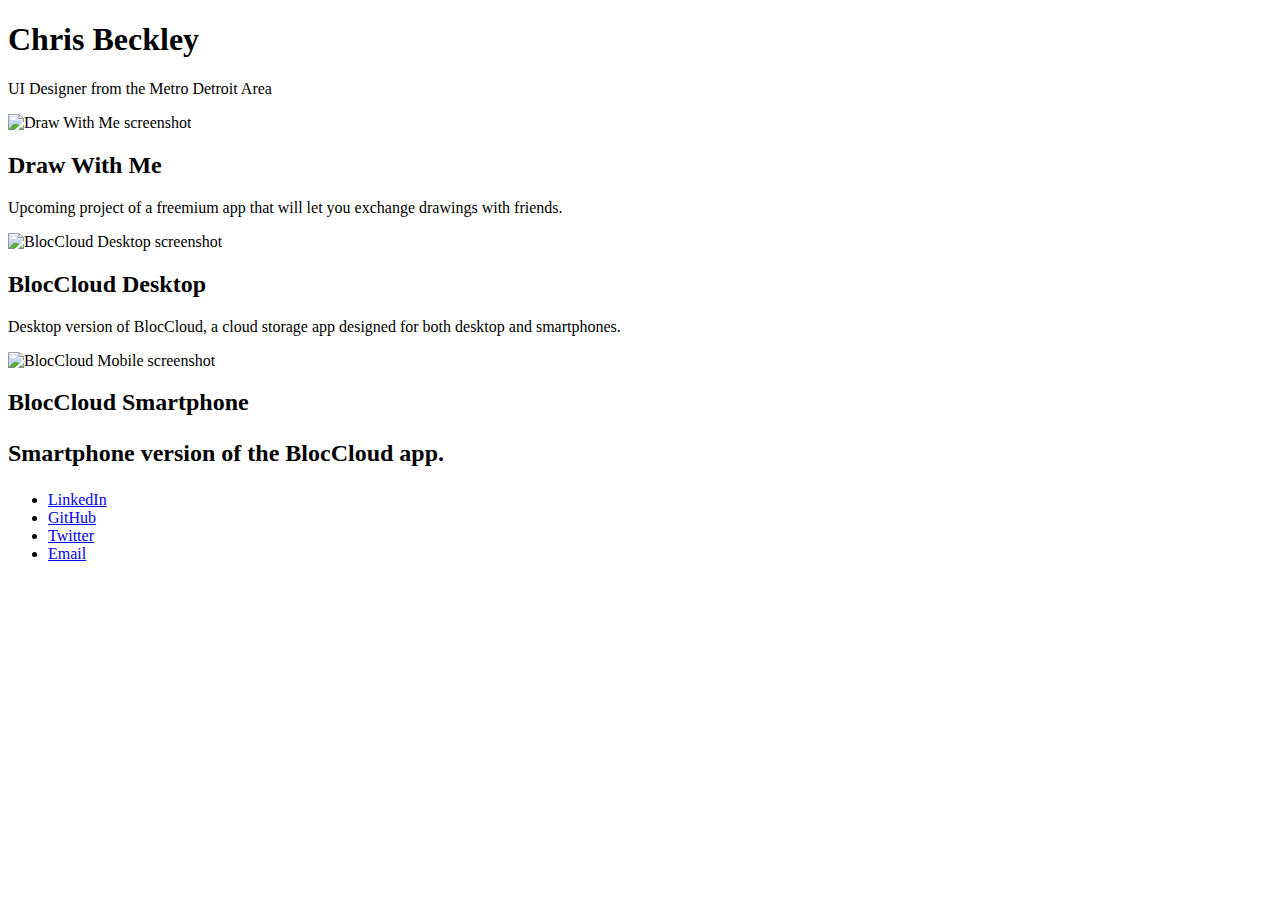
==== index.html @ c0c73d59 "added html for portfolio" ====
<!DOCTYPE html>
<html>
<head>
  <title>Portfolio | Chris Beckley</title>
  </head>
  <body>
    <header>
      <h1>Chris Beckley</h1>
      <p class="slogan"> UI Designer from the Metro Detroit Area</p>
      </header>
      <main>
        <div class="project featured-project">
          <img src="images/iPhone 8 Plus 5.png" alt="Draw With Me screenshot"/>
          <h2>Draw With Me</h2>
          <p>Upcoming project of a freemium app that will let you exchange drawings with friends.</p>
          </div>
          <div class="project">
            <img src="images/Desktop (4).png" alt="BlocCloud Desktop screenshot"/>
            <h2>BlocCloud Desktop</h2>
            <p>Desktop version of BlocCloud, a cloud storage app designed for both desktop and smartphones.<p>
              </div>
          <div class="project">
            <img src="images/iPhone 8.9.png"  alt="BlocCloud Mobile screenshot"/>
            <h2>BlocCloud Smartphone<h2>
              <p>Smartphone version of the BlocCloud app.</p>
              </div>
              </main>
              <footer>
      <ul>
        <li> <a href="https://www.linkedin.com/in/chris-beckley-784180170/">LinkedIn</a> </li>
        <li> <a href="https://github.com/chris-beckley">GitHub</a> </li>
        <li> <a href="https://twitter.com/woober1">Twitter</a> </li>
        <li> <a href="mailto:chrisbeckley001@gmail.com">Email</a> </li>
      </ul>
    </footer>

    </body>
    </html>
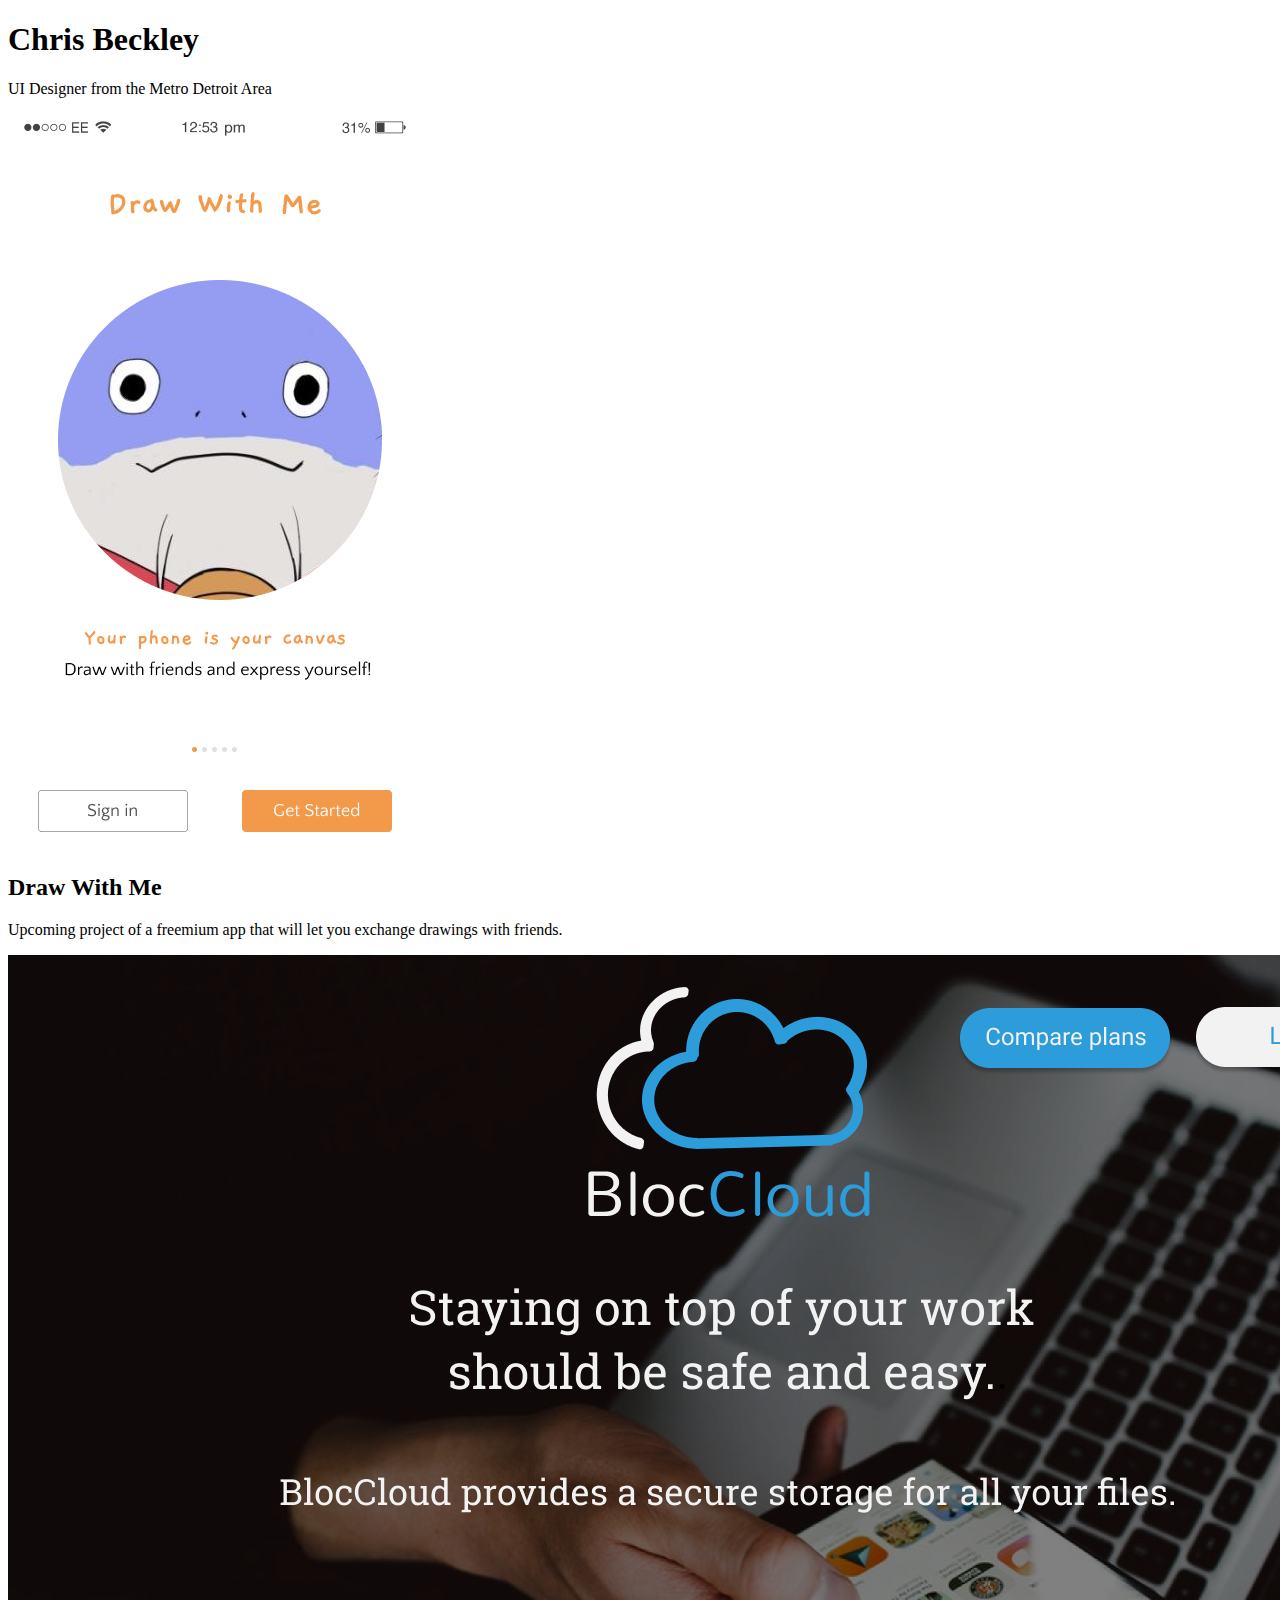
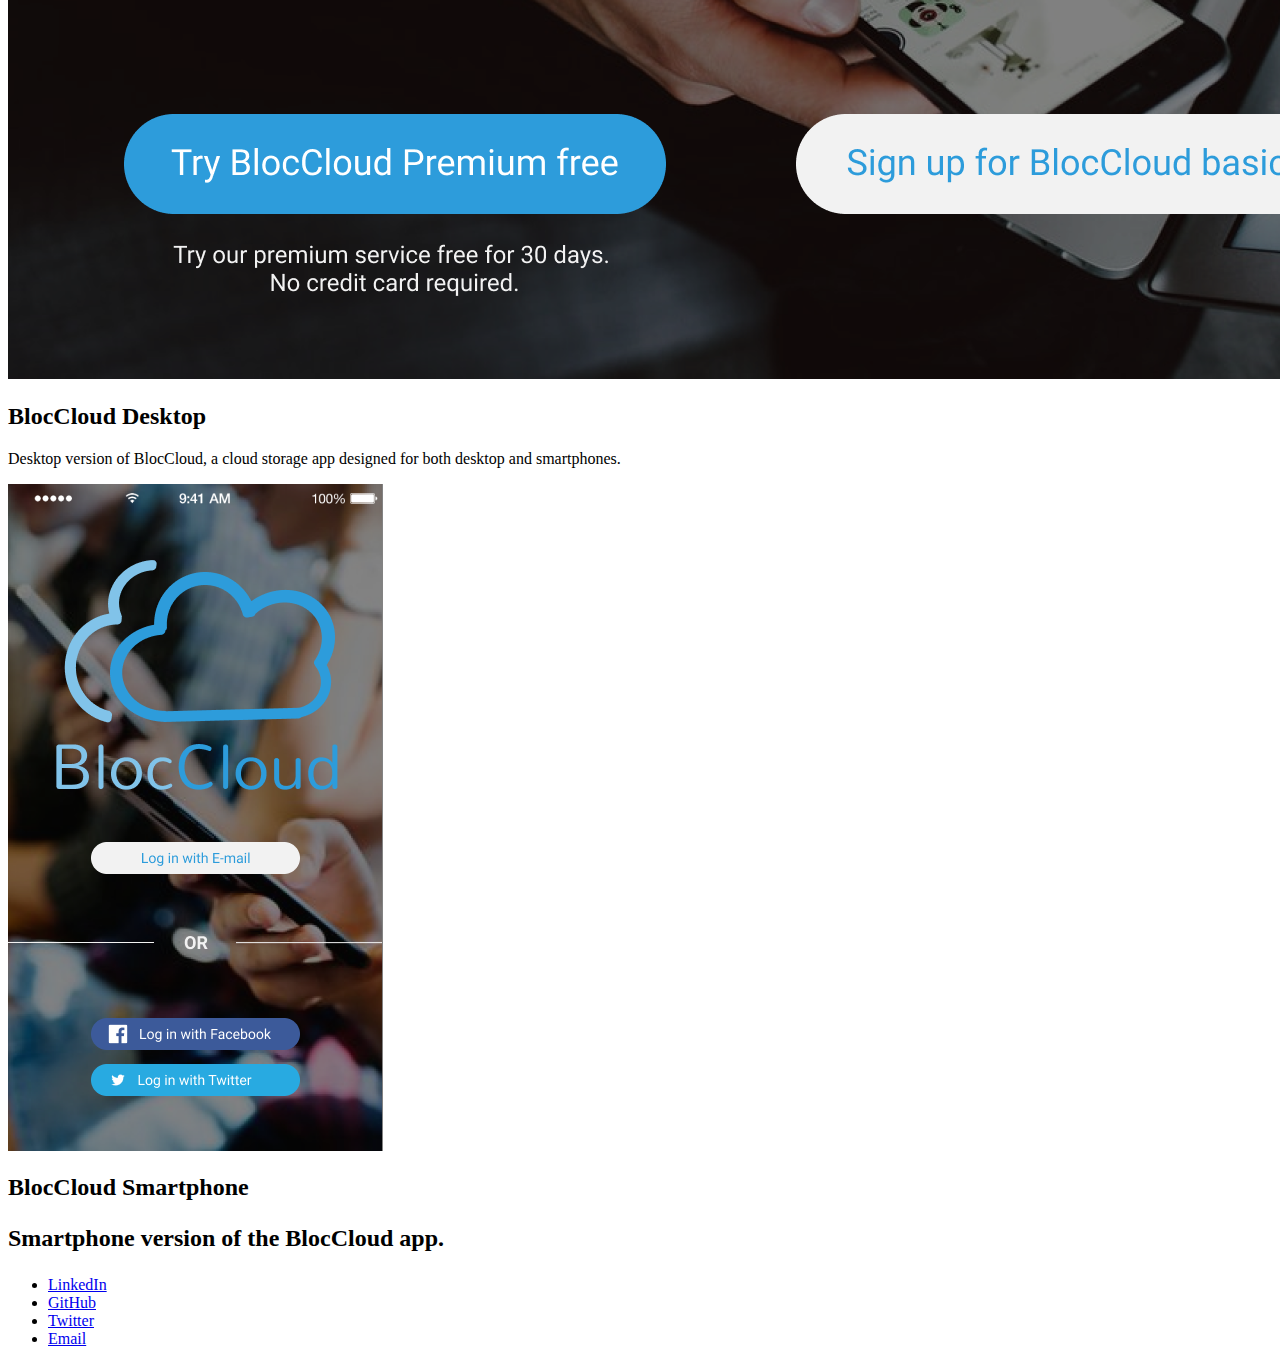
==== commit 591a30f5: "Added MDL Frontend Library" ====
--- a/index.html
+++ b/index.html
@@ -2,6 +2,10 @@
 <html>
 <head>
   <title>Portfolio | Chris Beckley</title>
+  <!-- Material Design Lite -->
+  <link rel="stylesheet" href="https://code.getmdl.io/1.3.0/material.grey-lime.min.css">
+   <script defer src="https://code.getmdl.io/1.3.0/material.min.js"></script>
+ </head>
   </head>
   <body>
     <header>
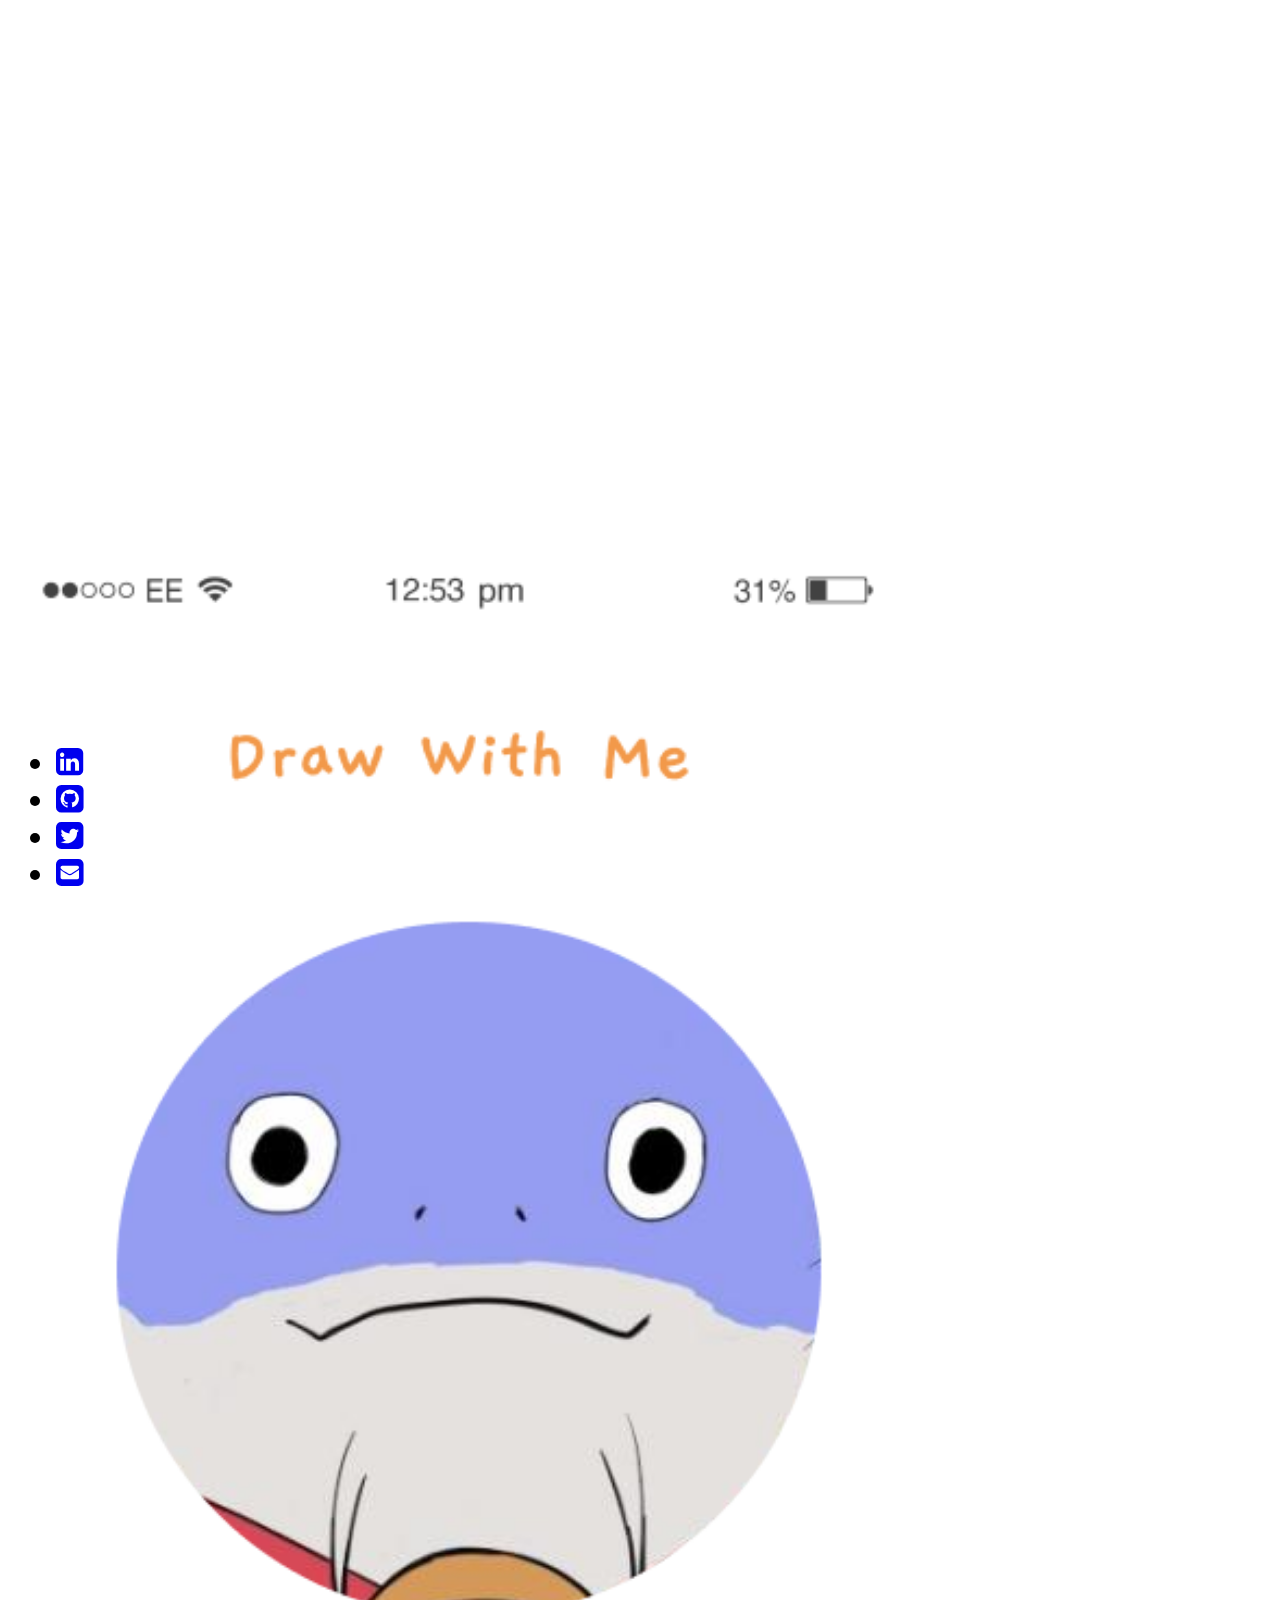
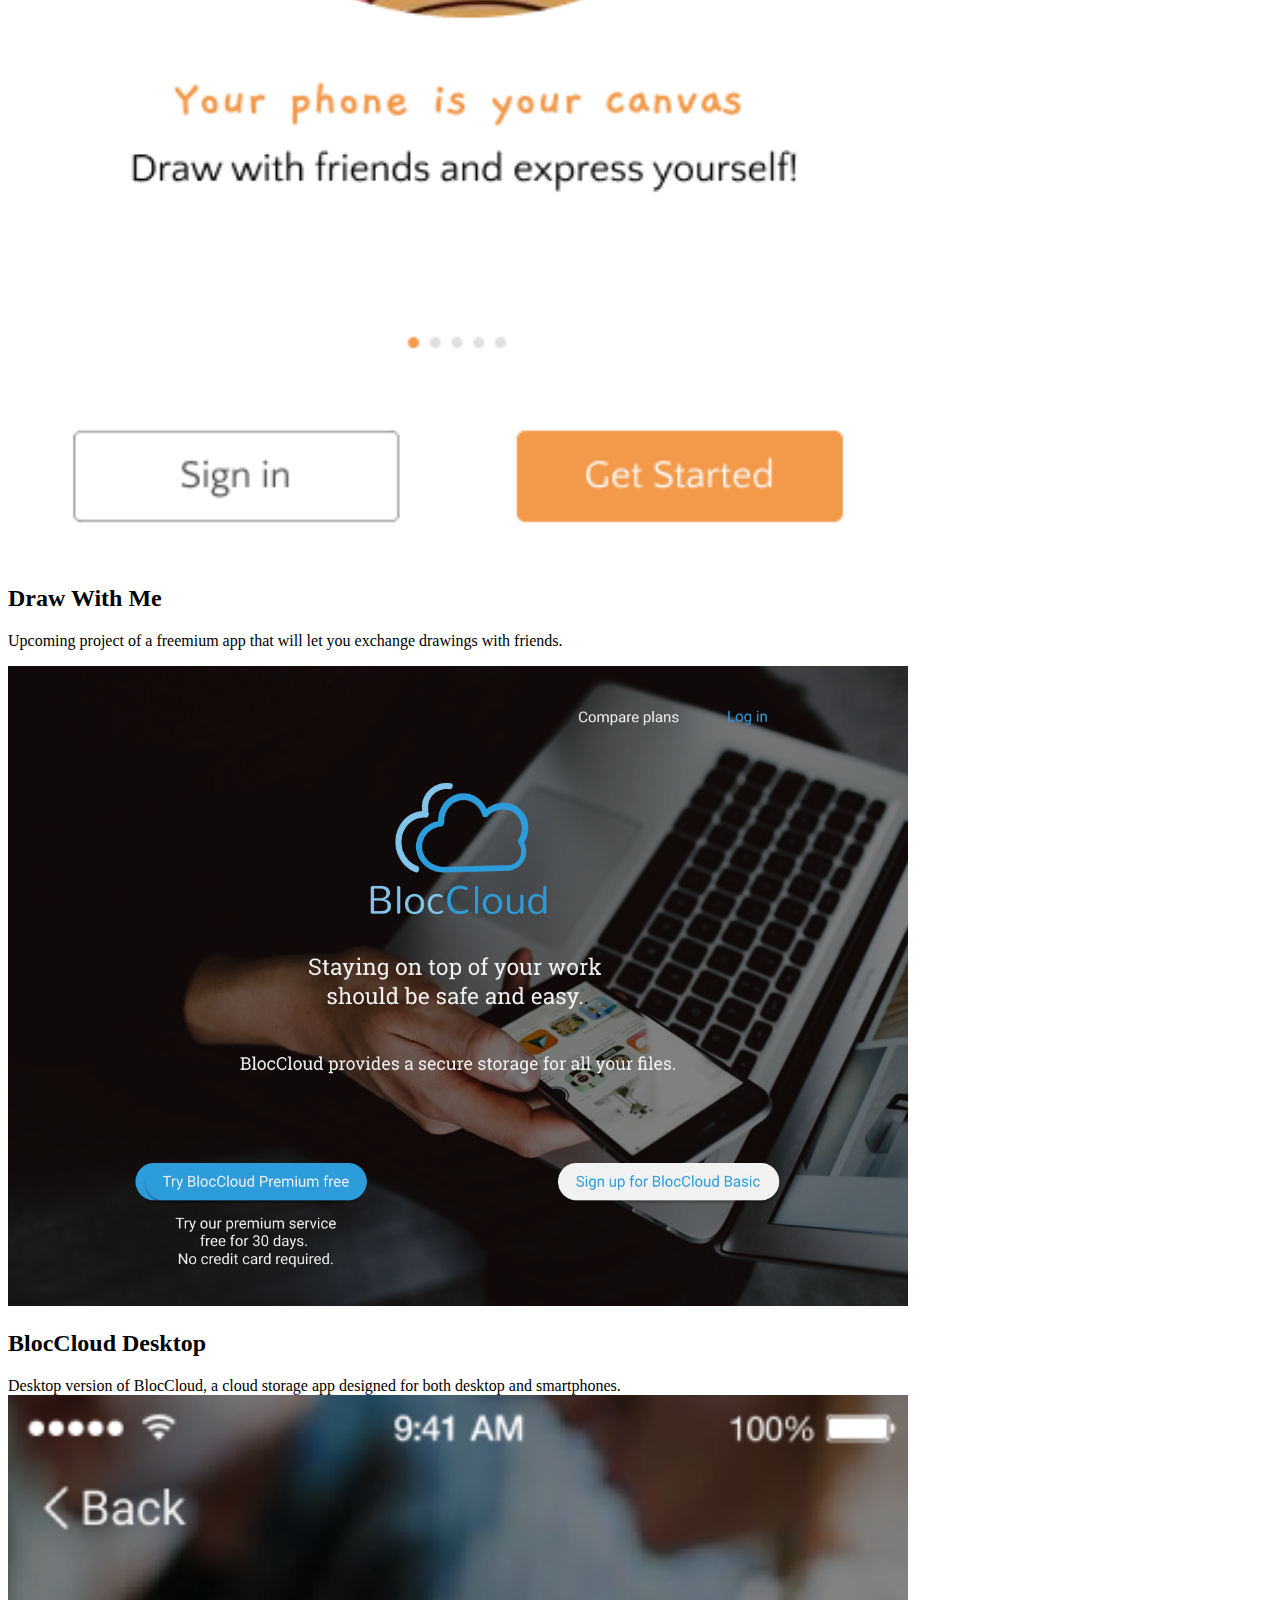
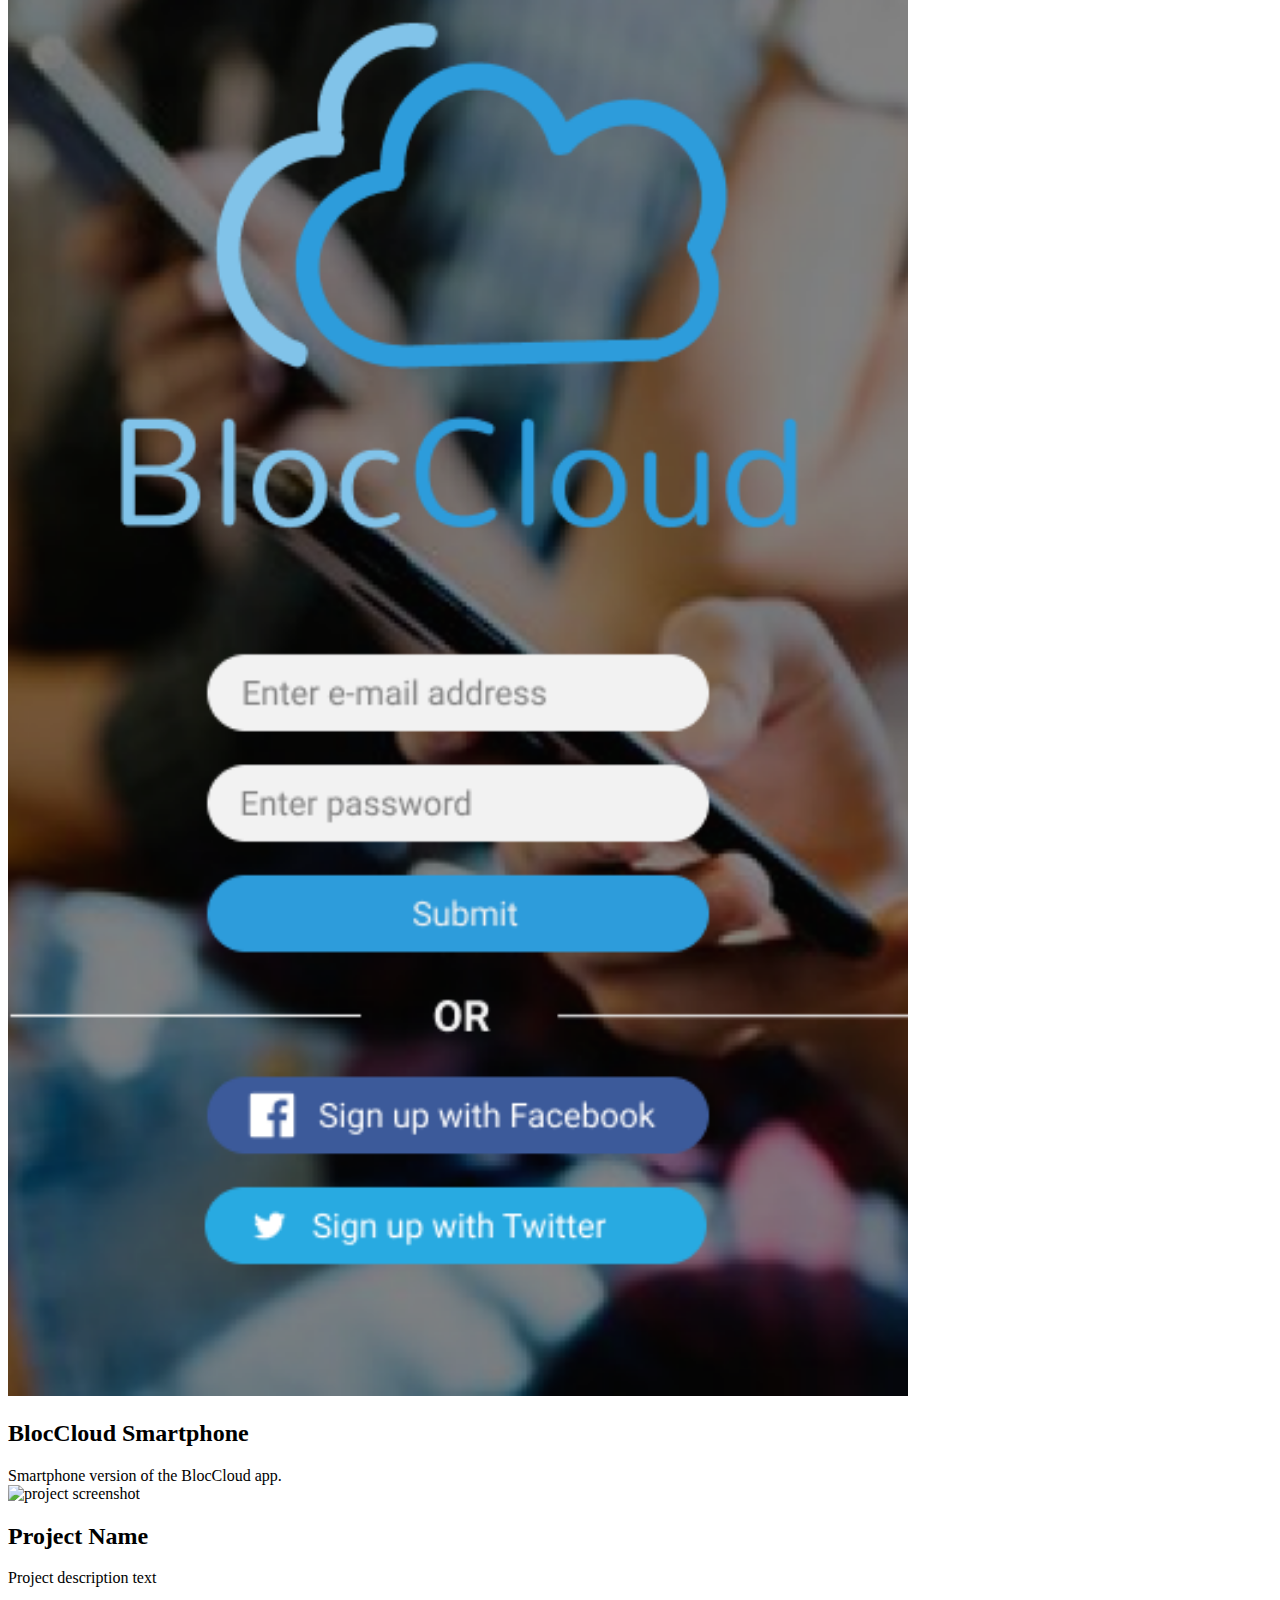
==== commit bf8c3aa3: "fixed images, added css and updated html with mdl" ====
--- a/index.html
+++ b/index.html
@@ -2,39 +2,80 @@
 <html>
 <head>
   <title>Portfolio | Chris Beckley</title>
+  <meta name="viewport" content="width=device-width, initial-scale=1">
   <!-- Material Design Lite -->
   <link rel="stylesheet" href="https://code.getmdl.io/1.3.0/material.grey-lime.min.css">
    <script defer src="https://code.getmdl.io/1.3.0/material.min.js"></script>
- </head>
+   <!-- Font Awesome -->
+ <link href="https://maxcdn.bootstrapcdn.com/font-awesome/4.7.0/css/font-awesome.min.css" rel="stylesheet">
+<!-- Custom Styles -->
+ <link rel="stylesheet" href="styles/main.css">
+</head>
+   <!-- Custom Styles -->
+     <link rel="stylesheet" href="styles/main.css">
   </head>
   <body>
-    <header>
+    <header class="mdl-layout__header mdl-layout__header--transparent">
       <h1>Chris Beckley</h1>
       <p class="slogan"> UI Designer from the Metro Detroit Area</p>
       </header>
-      <main>
-        <div class="project featured-project">
+    <main class="mdl-layout__content mdl-grid">
+      <div class="project featured-project mdl-grid mdl-cell mdl-cell--12-col mdl-cell--4-col-tablet mdl-card mdl-shadow--4dp">
+      <div class="mdl-cell mdl-cell--5-col mdl-cell--12-col-tablet">
           <img src="images/iPhone 8 Plus 5.png" alt="Draw With Me screenshot"/>
+        </div>
+        <div class="mdl-cell mdl-cell--7-col">
           <h2>Draw With Me</h2>
-          <p>Upcoming project of a freemium app that will let you exchange drawings with friends.</p>
+          <p class="project-description mdl-card__supporting-text">Upcoming project of a freemium app that will let you exchange drawings with friends.</p>
+        </div>
           </div>
-          <div class="project">
-            <img src="images/Desktop (4).png" alt="BlocCloud Desktop screenshot"/>
-            <h2>BlocCloud Desktop</h2>
-            <p>Desktop version of BlocCloud, a cloud storage app designed for both desktop and smartphones.<p>
-              </div>
-          <div class="project">
-            <img src="images/iPhone 8.9.png"  alt="BlocCloud Mobile screenshot"/>
-            <h2>BlocCloud Smartphone<h2>
-              <p>Smartphone version of the BlocCloud app.</p>
-              </div>
+         <div class="project mdl-cell mdl-card mdl-shadow--4dp">
+           <div>
+            <img src="images/Desktop (10).png" alt="BlocCloud Desktop screenshot"/>
+          </div>
+            <div class="mdl-card__title">
+            <h2 class="mdl-card__title-text">BlocCloud Desktop</h2>
+          </div>
+            <div class="mdl-card__supporting-text">Desktop version of BlocCloud, a cloud storage app designed for both desktop and smartphones.</div>
+          </div>
+           <div class="project mdl-cell mdl-card mdl-shadow--4dp">
+             <div>
+            <img src="images/iPhone 8.24 (2).png"  alt="BlocCloud Smartphone screenshot"/>
+          </div>
+            <div class="mdl-card__title">
+            <h2 class="mdl-card__title-text">BlocCloud Smartphone<h2>
+            </div>
+              <div class="mdl-card__supporting-text">Smartphone version of the BlocCloud app.</div>
+            </div>
+              <div class="project mdl-cell mdl-card mdl-shadow--4dp">
+        <div>
+          <img src="http://lorempixel.com/350/260/abstract/placeholder-4" alt="project screenshot"/>
+        </div>
+        <div class="mdl-card__title">
+          <h2 class="mdl-card__title-text">Project Name</h2>
+        </div>
+        <div class="mdl-card__supporting-text">Project description text</div>
+      </div>
               </main>
-              <footer>
-      <ul>
-        <li> <a href="https://www.linkedin.com/in/chris-beckley-784180170/">LinkedIn</a> </li>
-        <li> <a href="https://github.com/chris-beckley">GitHub</a> </li>
-        <li> <a href="https://twitter.com/woober1">Twitter</a> </li>
-        <li> <a href="mailto:chrisbeckley001@gmail.com">Email</a> </li>
+              <footer class="mdl-mini-footer">
+      <ul class="mdl-mini-footer__link-list">
+        <li>
+           <a href="https://www.linkedin.com/in/chris-beckley-784180170/">
+             <i class="fa fa-linkedin-square" aria-hidden="true"></i>
+           </a>
+         </li>
+        <li> <a href="https://github.com/chris-beckley">
+          <i class="fa fa-github-square" aria-hidden="true"></i>
+        </a>
+      </li>
+        <li> <a href="https://twitter.com/woober1">
+          <i class="fa fa-twitter-square" aria-hidden="true"></i>
+        </a>
+      </li>
+        <li> <a href="mailto:chrisbeckley001@gmail.com">
+           <i class="fa fa-envelope-square" aria-hidden="true"></i>
+        </a>
+      </li>
       </ul>
     </footer>
 
--- a/styles/main.css
+++ b/styles/main.css
@@ -0,0 +1,53 @@
+header {
+   background: url(../images/hero-image.jpg) center / cover;
+   height: 60vh;
+   justify-content: center;
+   text-align: center;
+ }
+
+ body {
+  padding-bottom: 5rem;
+}
+
+ h1 {
+   color: hsla(0, 0%, 100%, 0.9);
+   font-weight: bold;
+ }
+
+ .slogan {
+   color: hsla(0, 0%, 100%, 0.7);
+   font-weight: lighter;
+   font-size: 1.6rem;
+ }
+
+
+ main {
+   max-width: 900px;
+ }
+
+ .project-description {
+   padding-left: 0;
+ }
+
+ .project img {
+   width: 100%;
+ }
+
+  footer.mdl-mini-footer {
+    bottom: 0;
+    padding: 0.5rem;
+    position: fixed;
+    width: 100%;
+    z-index: 1;
+  }
+
+  footer.mdl-mini-footer > ul {
+  margin: auto;
+  font-size: 2rem;
+}
+
+@media screen and (max-width: 1024px) {
+  header.mdl-layout__header {
+    display: flex;
+  }
+}
--- a/styles/main.css
+++ b/styles/main.css
@@ -0,0 +1,53 @@
+header {
+   background: url(../images/hero-image.jpg) center / cover;
+   height: 60vh;
+   justify-content: center;
+   text-align: center;
+ }
+
+ body {
+  padding-bottom: 5rem;
+}
+
+ h1 {
+   color: hsla(0, 0%, 100%, 0.9);
+   font-weight: bold;
+ }
+
+ .slogan {
+   color: hsla(0, 0%, 100%, 0.7);
+   font-weight: lighter;
+   font-size: 1.6rem;
+ }
+
+
+ main {
+   max-width: 900px;
+ }
+
+ .project-description {
+   padding-left: 0;
+ }
+
+ .project img {
+   width: 100%;
+ }
+
+  footer.mdl-mini-footer {
+    bottom: 0;
+    padding: 0.5rem;
+    position: fixed;
+    width: 100%;
+    z-index: 1;
+  }
+
+  footer.mdl-mini-footer > ul {
+  margin: auto;
+  font-size: 2rem;
+}
+
+@media screen and (max-width: 1024px) {
+  header.mdl-layout__header {
+    display: flex;
+  }
+}
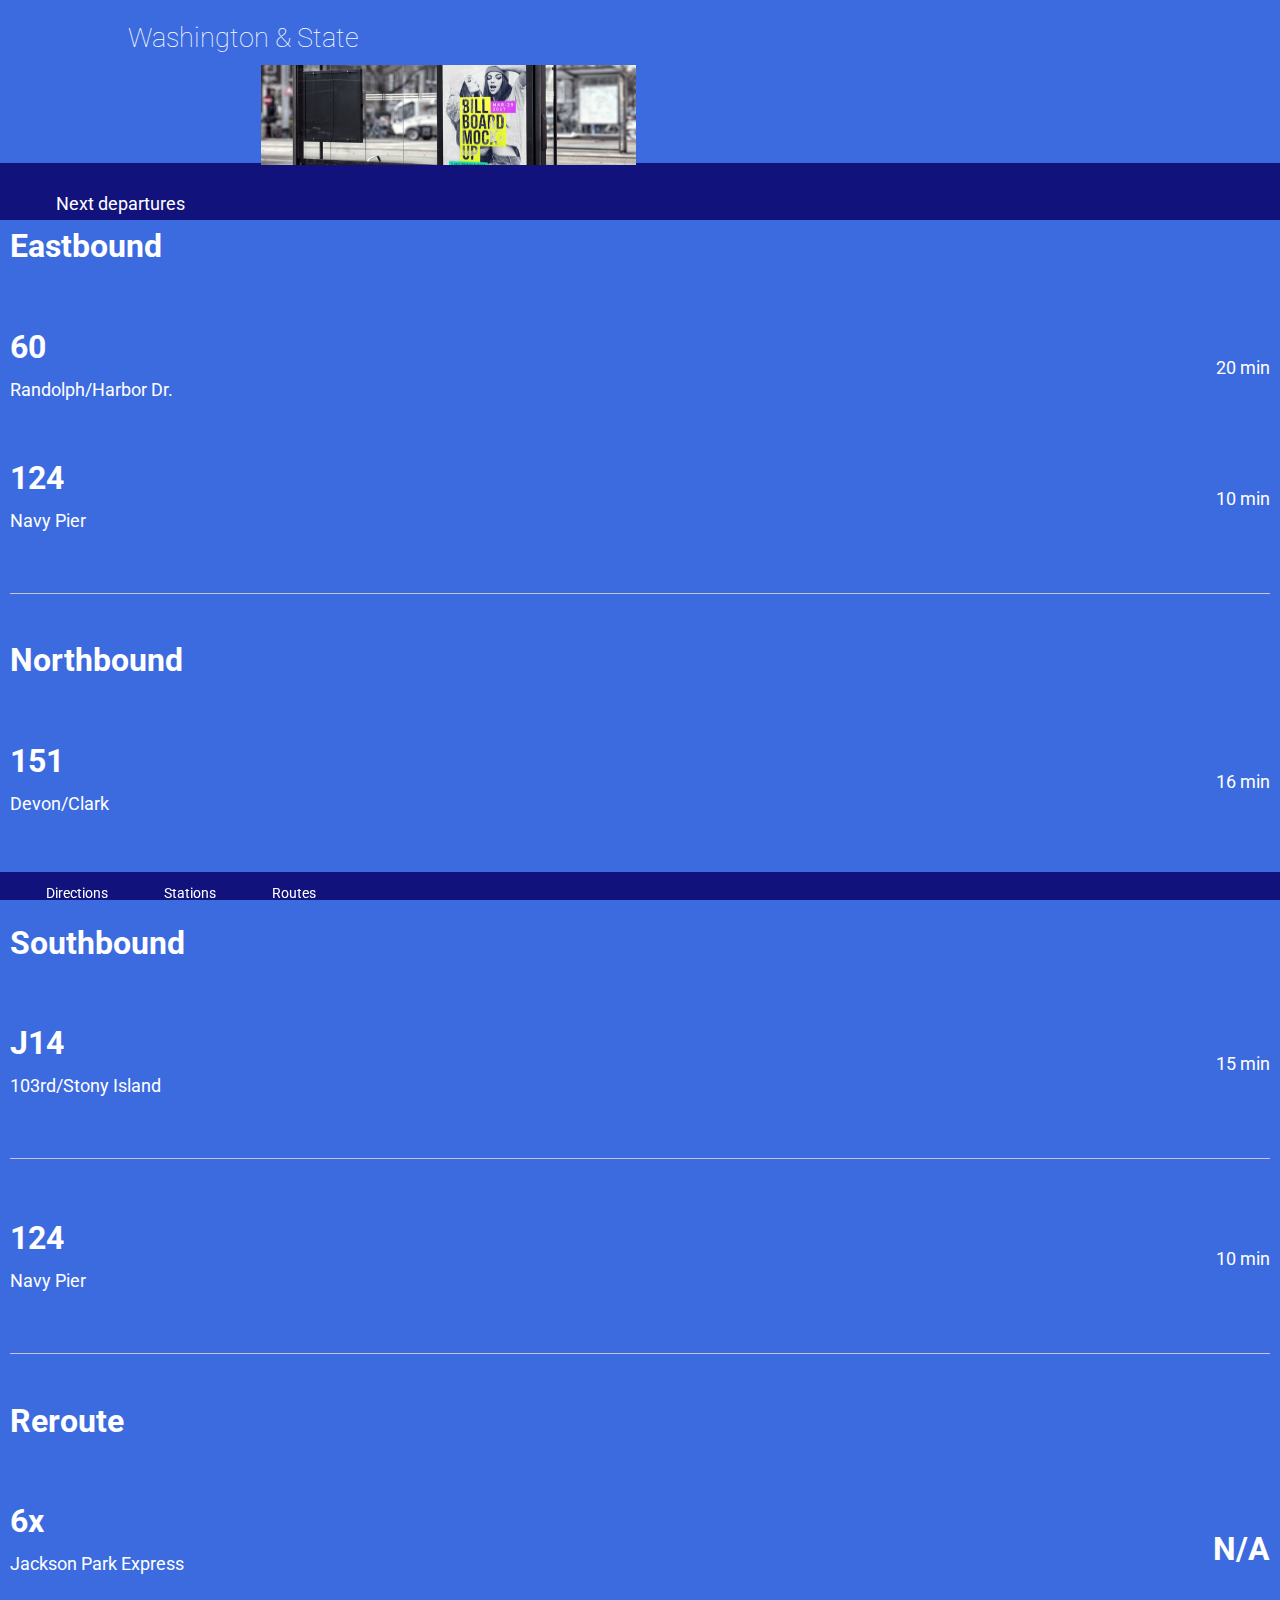
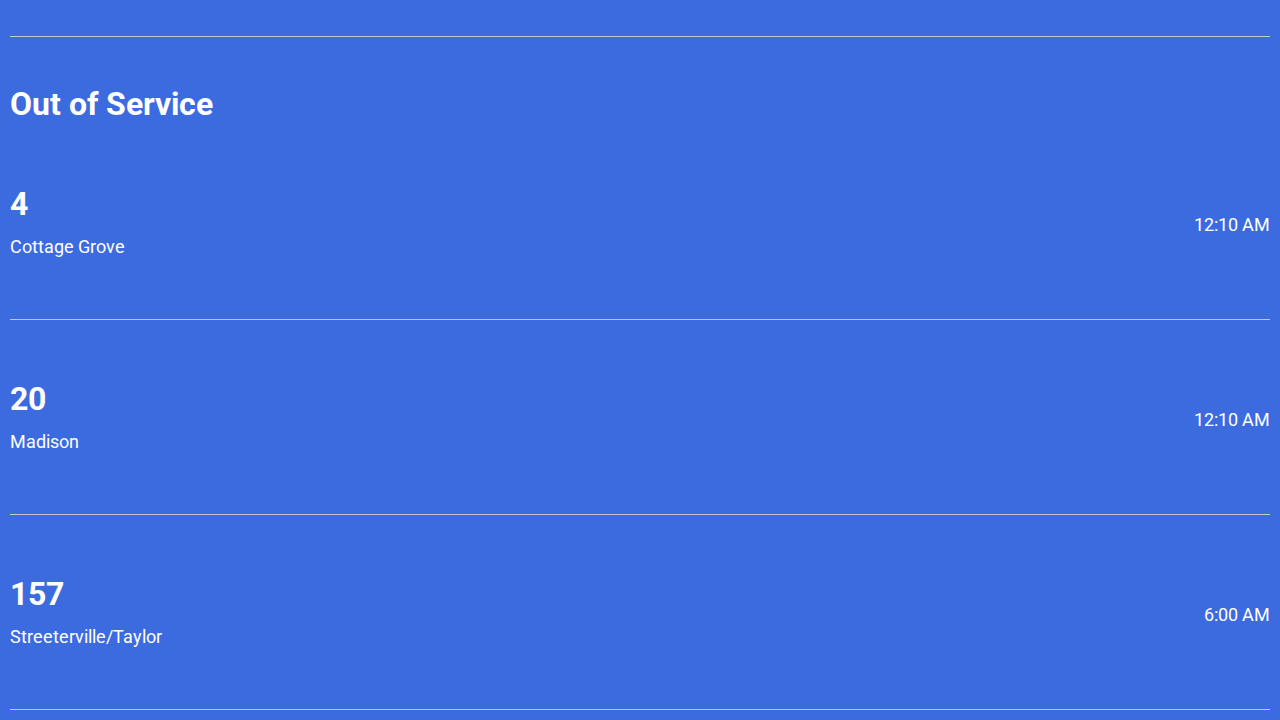
==== commit 2a7b226b: "first commit" ====
--- a/index.html
+++ b/index.html
@@ -1,83 +1,160 @@
 <!DOCTYPE html>
 <html>
-<head>
-  <title>Portfolio | Chris Beckley</title>
-  <meta name="viewport" content="width=device-width, initial-scale=1">
-  <!-- Material Design Lite -->
-  <link rel="stylesheet" href="https://code.getmdl.io/1.3.0/material.grey-lime.min.css">
-   <script defer src="https://code.getmdl.io/1.3.0/material.min.js"></script>
-   <!-- Font Awesome -->
- <link href="https://maxcdn.bootstrapcdn.com/font-awesome/4.7.0/css/font-awesome.min.css" rel="stylesheet">
-<!-- Custom Styles -->
- <link rel="stylesheet" href="styles/main.css">
-</head>
-   <!-- Custom Styles -->
-     <link rel="stylesheet" href="styles/main.css">
+  <head>
+    <meta charset="utf-8">
+    <meta name="viewport" content="width=device-width, initial-scale=1.0">
+    <meta name="apple-mobile-web-app-status-bar-style" content="default">
+    <title></title>
+    <link rel="stylesheet"type="text/css" href="css/reset.css">
+    <link rel="stylesheet"type="text/css" href="css/style.css">
+    <link href='//fonts.googleapis.com/css?family=Roboto' rel='stylesheet' type='text/css'>
+    <link rel="stylesheet" href="https://use.fontawesome.com/releases/v5.2.0/css/all.css" integrity="sha384-hWVjflwFxL6sNzntih27bfxkr27PmbbK/iSvJ+a4+0owXq79v+lsFkW54bOGbiDQ" crossorigin="anonymous">
   </head>
   <body>
-    <header class="mdl-layout__header mdl-layout__header--transparent">
-      <h1>Chris Beckley</h1>
-      <p class="slogan"> UI Designer from the Metro Detroit Area</p>
-      </header>
-    <main class="mdl-layout__content mdl-grid">
-      <div class="project featured-project mdl-grid mdl-cell mdl-cell--12-col mdl-cell--4-col-tablet mdl-card mdl-shadow--4dp">
-      <div class="mdl-cell mdl-cell--5-col mdl-cell--12-col-tablet">
-          <img src="images/iPhone 8 Plus 5.png" alt="Draw With Me screenshot"/>
+    <section class="container">
+        <div class="arrow">
+          <i class="fas fa-angle-left"></i>
         </div>
-        <div class="mdl-cell mdl-cell--7-col">
-          <h2>Draw With Me</h2>
-          <p class="project-description mdl-card__supporting-text">Upcoming project of a freemium app that will let you exchange drawings with friends.</p>
+        <h1 class="bus-stop">Washington & State</h1>
+        <div class="favorite-star">
+          <i class="fa fa-star"></i>
         </div>
-          </div>
-         <div class="project mdl-cell mdl-card mdl-shadow--4dp">
-           <div>
-            <img src="images/Desktop (10).png" alt="BlocCloud Desktop screenshot"/>
-          </div>
-            <div class="mdl-card__title">
-            <h2 class="mdl-card__title-text">BlocCloud Desktop</h2>
-          </div>
-            <div class="mdl-card__supporting-text">Desktop version of BlocCloud, a cloud storage app designed for both desktop and smartphones.</div>
-          </div>
-           <div class="project mdl-cell mdl-card mdl-shadow--4dp">
-             <div>
-            <img src="images/iPhone 8.24 (2).png"  alt="BlocCloud Smartphone screenshot"/>
-          </div>
-            <div class="mdl-card__title">
-            <h2 class="mdl-card__title-text">BlocCloud Smartphone<h2>
-            </div>
-              <div class="mdl-card__supporting-text">Smartphone version of the BlocCloud app.</div>
-            </div>
-              <div class="project mdl-cell mdl-card mdl-shadow--4dp">
-        <div>
-          <img src="http://lorempixel.com/350/260/abstract/placeholder-4" alt="project screenshot"/>
+        <div class="options">
+          <i class="fa fa-ellipsis-v"></i>
         </div>
-        <div class="mdl-card__title">
-          <h2 class="mdl-card__title-text">Project Name</h2>
+      </div>
+    </section>
+    <div class="icon-bar">
+      <a href="#"><i class="fa fa-compass"></i></a>
+      <a class="active" href="#"><i class="fa fa-bus"></i></a>
+      <a href="#"><i class="fa fa-directions"></i></a>
+    </div>
+    <div class="icon-labels">
+      <p class="text">Directions</p>
+      <p class="text">Stations</p>
+      <p class="text">Routes</p>
+    </div>
+      <div class="image">
+        <img src="images/free-bus-stop-mockup.png" width="375" height="100"></img>
+      </div>
+      <section class="container-two">
+      <div class="departures">
+        <p>Next departures</p>
+      </div>
+      <div class="map">
+        <i class="fa fa-map"></i>
+      </div>
+    </section>
+        <section class="bus-info">
+            <h1>Eastbound</h1>
+            <div class="content">
+              <div class="bus-number">
+                <h1>60</h1>
+              <div class="destination">
+        <h2>Randolph/Harbor Dr.</h2>
+      </div>
+        <div class="time">
+        <h2>20 min</h2>
+      </div>
+      </div>
+        <div class="content">
+            <div class="bus-number">
+          <h1>124</h1>
         </div>
-        <div class="mdl-card__supporting-text">Project description text</div>
-      </div>
-              </main>
-              <footer class="mdl-mini-footer">
-      <ul class="mdl-mini-footer__link-list">
-        <li>
-           <a href="https://www.linkedin.com/in/chris-beckley-784180170/">
-             <i class="fa fa-linkedin-square" aria-hidden="true"></i>
-           </a>
-         </li>
-        <li> <a href="https://github.com/chris-beckley">
-          <i class="fa fa-github-square" aria-hidden="true"></i>
-        </a>
-      </li>
-        <li> <a href="https://twitter.com/woober1">
-          <i class="fa fa-twitter-square" aria-hidden="true"></i>
-        </a>
-      </li>
-        <li> <a href="mailto:chrisbeckley001@gmail.com">
-           <i class="fa fa-envelope-square" aria-hidden="true"></i>
-        </a>
-      </li>
-      </ul>
-    </footer>
-
+          <div class="destination">
+          <h2>Navy Pier</h2>
+        </div>
+            <div class="time">
+          <h2>10 min</h2>
+        </div>
+        </div>
+        <div class="route">
+          <h1>Northbound</h1>
+        </div>
+        <div class="content">
+            <div class="bus-number">
+          <h1>151</h1>
+        </div>
+          <div class="destination">
+          <h2>Devon/Clark</h2>
+        </div>
+            <div class="time">
+          <h2>16 min</h2>
+        </div>
+        </div>
+        <div class="route">
+          <h1>Southbound</h1>
+        </div>
+        <div class="content">
+            <div class="bus-number">
+          <h1>J14</h1>
+        </div>
+          <div class="destination">
+          <h2>103rd/Stony Island</h2>
+        </div>
+          <div class="time">
+          <h2>15 min</h2>
+        </div>
+        </div>
+        <div class="content">
+            <div class="bus-number">
+          <h1>124</h1>
+        </div>
+            <div class="destination">
+          <h2>Navy Pier</h2>
+        </div>
+            <div class="time">
+          <h2>10 min</h2>
+        </div>
+        </div>
+        <div class="route">
+          <h1>Reroute</h1>
+        </div>
+        <div class="content">
+            <div class="bus-number">
+          <h1>6x</h1>
+        </div>
+          <div class="destination">
+          <h2>Jackson Park Express</h2>
+        </div>
+            <div class="time">
+          <h1>N/A</h1>
+        </div>
+        </div>
+        <div class="route">
+          <h1>Out of Service</h1>
+        </div>
+        <div class="content">
+            <div class="bus-number">
+          <h1>4</h1>
+        </div>
+          <div class="destination">
+          <h2>Cottage Grove</h2>
+        </div>
+            <div class="time">
+          <h2>12:10 AM</h2>
+        </div>
+        </div>
+        <div class="content">
+            <div class="bus-number">
+          <h1>20</h1>
+        </div>
+          <div class="destination">
+          <h2>Madison</h2>
+        </div>
+            <div class="time">
+          <h2>12:10 AM</h2>
+        </div>
+        </div>
+            <div class="bus-number">
+          <h1>157</h1>
+        </div>
+          <div class="destination">
+          <h2>Streeterville/Taylor</h2>
+        </div>
+            <div class="time">
+          <h2>6:00 AM</h2>
+        </div>
+      </section>
     </body>
     </html>
--- a/css/style.css
+++ b/css/style.css
@@ -0,0 +1,152 @@
+*,*:before, *:after {
+  box-sizing: border-box;
+}
+
+
+body {
+  background-color: #3C6BE0;
+  color: white;
+  font-family: Roboto, sans-serif;
+  font-size: 18px;
+}
+
+.icon-bar {
+  overflow: hidden;
+  background-color: #12127C;
+  position: fixed;
+  bottom: 0;
+  width: 100%;
+  z-index: 999;
+}
+
+.icon-bar a {
+  float: left;
+  display: block;
+  text-align: center;
+  color: white;
+  padding: 14px 16px;
+  font-size: 20px;
+  margin-left: 55px;
+}
+
+
+.icon-bar a.active {
+  color: #8BB7ED;
+}
+
+.icon-labels {
+  float: left;
+  display: block;
+  text-align: center;
+  position: fixed;
+  bottom: 0;
+  z-index: 999;
+}
+
+.text {
+  position: relative;
+  float: left;
+  padding-right: 56px;
+  left: 46px;
+  font-size: 14px;
+}
+
+.container {
+  margin: 0 auto;
+  width: 100%;
+  padding: 30px;
+}
+
+.arrow {
+  position: relative;
+  float: left;
+  right: 5%;
+}
+
+.favorite-star {
+  position: relative;
+  float: left;
+  left: 15%;
+}
+
+.options {
+  position: relative;
+  float: left;
+  left: 20%;
+  top: 1.4px
+}
+
+.bus-info {
+  width: 100%;
+  padding: 10px;
+}
+
+.image {
+  position: relative;
+  margin: 0 auto;
+  top: 5px;
+}
+
+.container-two {
+  background-color: #12127C;
+  width: 100%;
+  padding: 2%;
+}
+
+.departures {
+  float: left;
+  padding-left: 2.5%;
+  padding-top: 0.5%;
+}
+
+.map {
+  padding-left: 90%;
+  padding-top: 0.5%;
+}
+
+h1 {
+  font-size: 1.8em;
+  font-weight: 700;
+  padding-bottom: 5px;
+}
+
+
+.bus-stop {
+  position: relative;
+  float: left;
+  font-size: 1.5em;
+  font-weight: 100;
+  left: 8%;
+  top: -5px;
+
+}
+.content {
+  border-bottom: 0.5px solid #C4C4D3;
+  width: 100%;
+  padding-bottom: 5%;
+}
+
+.route {
+  position: relative;
+  padding-top: 4%;
+
+}
+
+.bus-number {
+  position: relative;
+  padding-top: 5%;
+
+}
+
+.destination {
+  position: relative;
+  padding-top: 1%;
+
+}
+
+.time {
+  position: relative;
+  float: right;
+  bottom: 40px
+
+}
